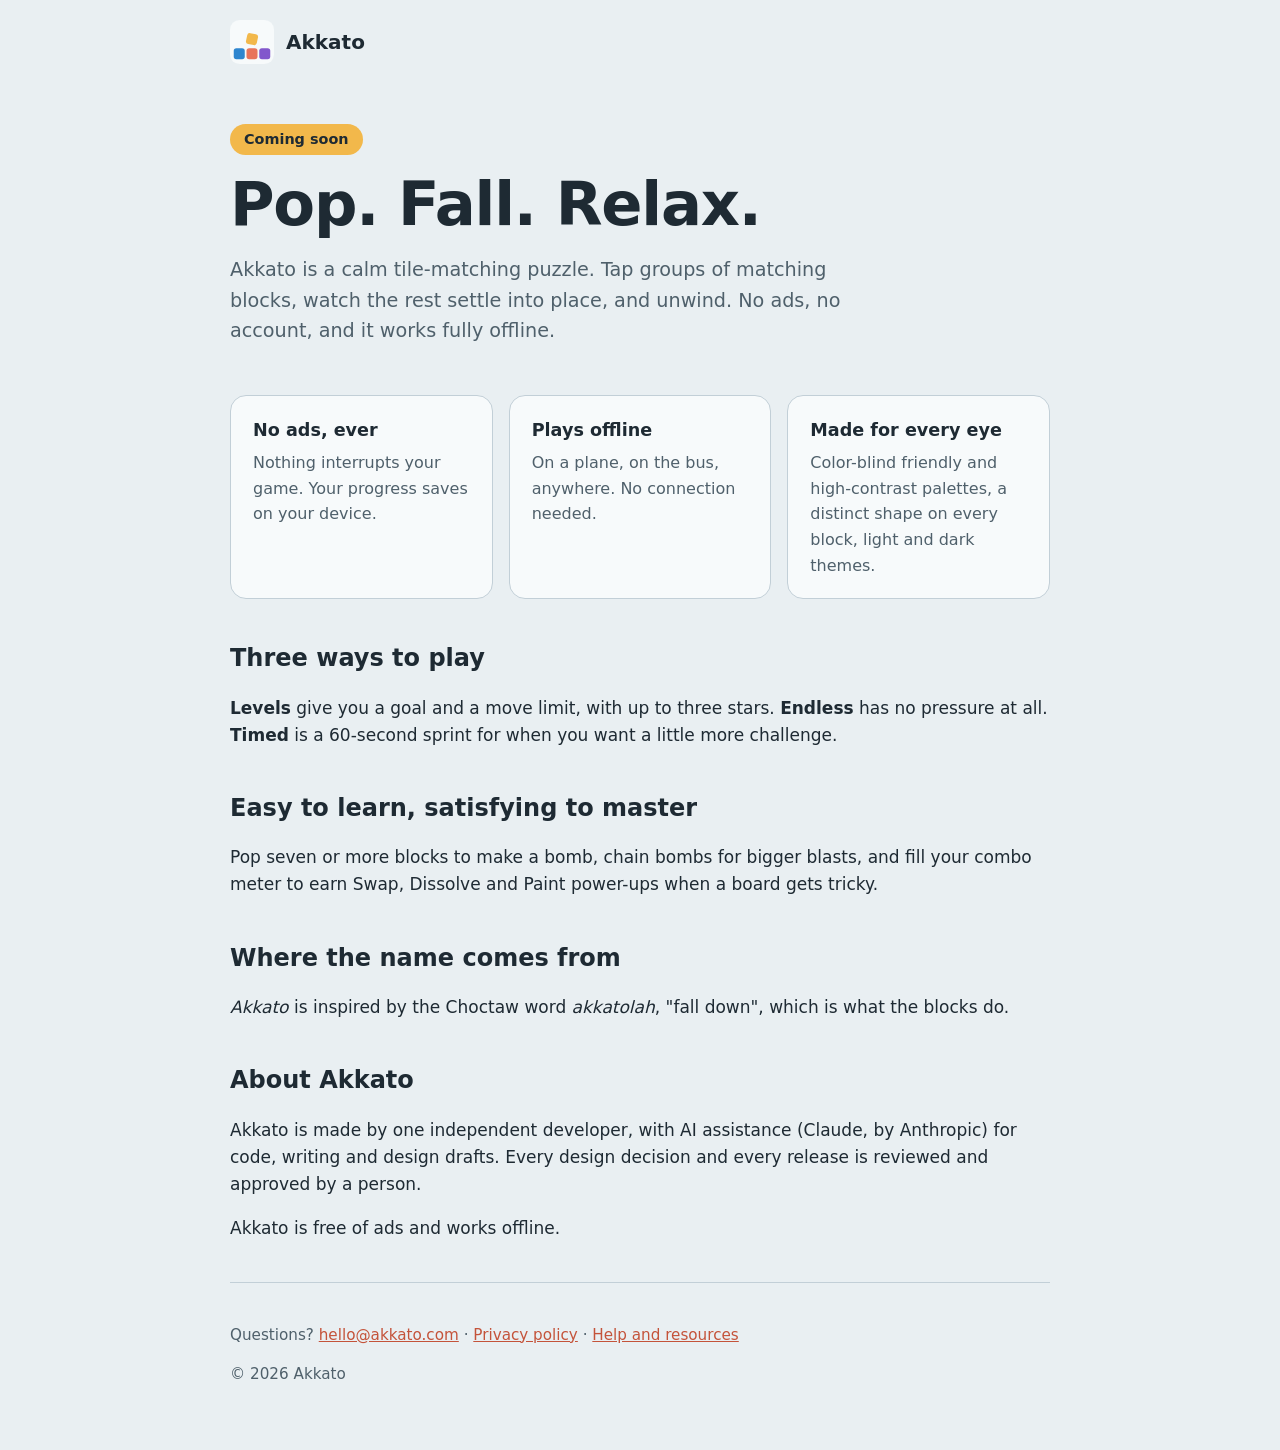
==== index.html @ 17031541 "Add files via upload" ====
<!doctype html>
<html lang="en">
<head>
<meta charset="utf-8">
<meta name="viewport" content="width=device-width,initial-scale=1">
<title>Akkato: a calm tile match puzzle</title>
<meta name="description" content="Akkato is a calm tile-matching puzzle with no ads that works fully offline. Pop, swap and relax.">
<link rel="icon" href="data:image/svg+xml,%3Csvg xmlns='http://www.w3.org/2000/svg' viewBox='0 0 200 200'%3E%3Crect width='200' height='200' rx='44' fill='%23F7FAFB'/%3E%3Crect x='17' y='128' width='50' height='50' rx='12' fill='%232F86CF'/%3E%3Crect x='75' y='128' width='50' height='50' rx='12' fill='%23E8735A'/%3E%3Crect x='133' y='128' width='50' height='50' rx='12' fill='%238257CC'/%3E%3Crect x='75' y='62' width='50' height='50' rx='12' fill='%23F2B84B' transform='rotate(12 100 87)'/%3E%3C/svg%3E">
<link rel="stylesheet" href="style.css">
</head>
<body>
<div class="wrap">
<header class="site">
<a href="/" aria-label="Akkato home">
<svg viewBox="0 0 200 200" width="44" height="44" aria-hidden="true"><rect width="200" height="200" rx="44" fill="#F7FAFB"/><rect x="17" y="128" width="50" height="50" rx="12" fill="#2F86CF"/><rect x="75" y="128" width="50" height="50" rx="12" fill="#E8735A"/><rect x="133" y="128" width="50" height="50" rx="12" fill="#8257CC"/><rect x="75" y="62" width="50" height="50" rx="12" fill="#F2B84B" transform="rotate(12 100 87)"/></svg>
Akkato
</a>
</header>

<main>
<div class="hero">
<span class="badge">Coming soon</span>
<h1>Pop. Fall. Relax.</h1>
<p>Akkato is a calm tile-matching puzzle. Tap groups of matching blocks, watch the rest settle into place, and unwind. No ads, no account, and it works fully offline.</p>
</div>

<div class="grid">
<div class="card"><h2>No ads, ever</h2><p>Nothing interrupts your game. Your progress saves on your device.</p></div>
<div class="card"><h2>Plays offline</h2><p>On a plane, on the bus, anywhere. No connection needed.</p></div>
<div class="card"><h2>Made for every eye</h2><p>Color-blind friendly and high-contrast palettes, a distinct shape on every block, light and dark themes.</p></div>
</div>

<section class="block">
<h2>Three ways to play</h2>
<p><strong>Levels</strong> give you a goal and a move limit, with up to three stars. <strong>Endless</strong> has no pressure at all. <strong>Timed</strong> is a 60-second sprint for when you want a little more challenge.</p>
</section>

<section class="block">
<h2>Easy to learn, satisfying to master</h2>
<p>Pop seven or more blocks to make a bomb, chain bombs for bigger blasts, and fill your combo meter to earn Swap, Dissolve and Paint power-ups when a board gets tricky.</p>
</section>

<section class="block">
<h2>Where the name comes from</h2>
<p><em>Akkato</em> is inspired by the Choctaw word <em>akkatolah</em>, "fall down", which is what the blocks do.</p>
</section>
<section class="block" id="about">
<h2>About Akkato</h2>
<p>Akkato is made by one independent developer, with AI assistance (Claude, by Anthropic) for code, writing and design drafts. Every design decision and every release is reviewed and approved by a person.</p>
<p>Akkato is free of ads and works offline.</p>
</section>
</main>

<footer>
<p>Questions? <a href="mailto:hello@akkato.com">hello@akkato.com</a> · <a href="privacy.html">Privacy policy</a> · <a href="resources.html">Help and resources</a></p>
<p>&copy; 2026 Akkato</p>
</footer>
</div>
</body>
</html>
---- style.css ----
:root{--bg:#E9EFF2;--fg:#1E2A33;--muted:#4F606B;--panel:#F7FAFB;--line:#C2CFD7;--accent:#C4533A;--blue:#2F86CF;--purple:#8257CC;--gold:#F2B84B}
@media (prefers-color-scheme:dark){:root{--bg:#131B21;--fg:#E6EEF2;--muted:#9AABB6;--panel:#1A242B;--line:#2A3841;--accent:#F08A72}}
*{box-sizing:border-box}
body{margin:0;background:var(--bg);color:var(--fg);font:17px/1.6 ui-rounded,"Nunito","Segoe UI",system-ui,-apple-system,sans-serif}
a{color:var(--accent)}
a:focus-visible{outline:3px solid var(--accent);outline-offset:2px;border-radius:4px}
.wrap{max-width:860px;margin:0 auto;padding:0 20px}
header.site{padding:20px 0;display:flex;align-items:center;gap:12px;font-weight:800;font-size:1.25rem}
header.site a{color:inherit;text-decoration:none;display:flex;align-items:center;gap:12px}
.hero{padding:40px 0 24px;display:flex;flex-direction:column;gap:18px}
.hero h1{margin:0;font-size:clamp(2.4rem,7vw,3.8rem);line-height:1.05;letter-spacing:-.02em}
.hero p{margin:0;font-size:1.2rem;color:var(--muted);max-width:34em}
.badge{display:inline-block;align-self:flex-start;background:var(--gold);color:#1E2A33;font-weight:800;font-size:.9rem;padding:4px 14px;border-radius:99px}
.grid{display:grid;gap:16px;grid-template-columns:repeat(auto-fit,minmax(240px,1fr));margin:24px 0 40px}
.card{background:var(--panel);border:1px solid var(--line);border-radius:16px;padding:20px 22px}
.card h2{margin:0 0 6px;font-size:1.1rem}
.card p{margin:0;color:var(--muted);font-size:1rem}
section.block{margin:0 0 40px}
section.block h2{font-size:1.5rem;margin:0 0 10px}
footer{border-top:1px solid var(--line);padding:24px 0 48px;color:var(--muted);font-size:.95rem}
.doc h1{font-size:2.2rem;margin:24px 0 4px}
.doc h2{font-size:1.25rem;margin:28px 0 6px}
.doc p,.doc li{color:var(--fg)}
.doc .meta{color:var(--muted)}
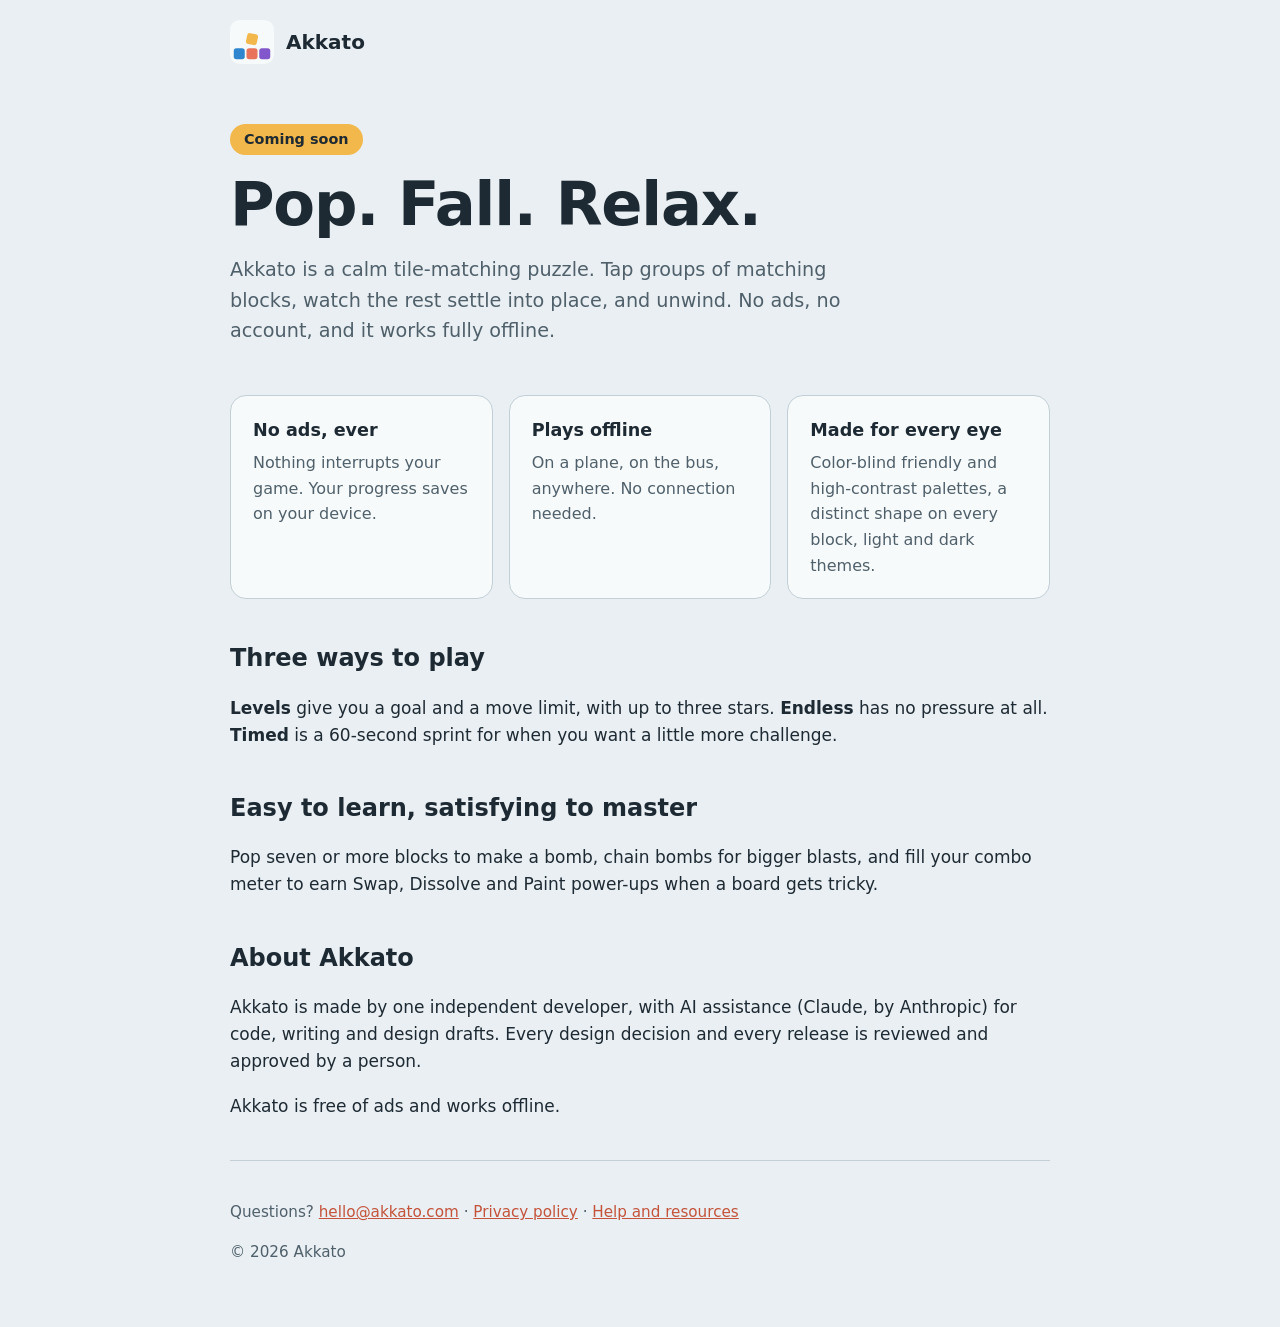
==== commit 80bc6d97: "Add files via upload" ====
--- a/index.html
+++ b/index.html
@@ -40,10 +40,6 @@
 <p>Pop seven or more blocks to make a bomb, chain bombs for bigger blasts, and fill your combo meter to earn Swap, Dissolve and Paint power-ups when a board gets tricky.</p>
 </section>
 
-<section class="block">
-<h2>Where the name comes from</h2>
-<p><em>Akkato</em> is inspired by the Choctaw word <em>akkatolah</em>, "fall down", which is what the blocks do.</p>
-</section>
 <section class="block" id="about">
 <h2>About Akkato</h2>
 <p>Akkato is made by one independent developer, with AI assistance (Claude, by Anthropic) for code, writing and design drafts. Every design decision and every release is reviewed and approved by a person.</p>
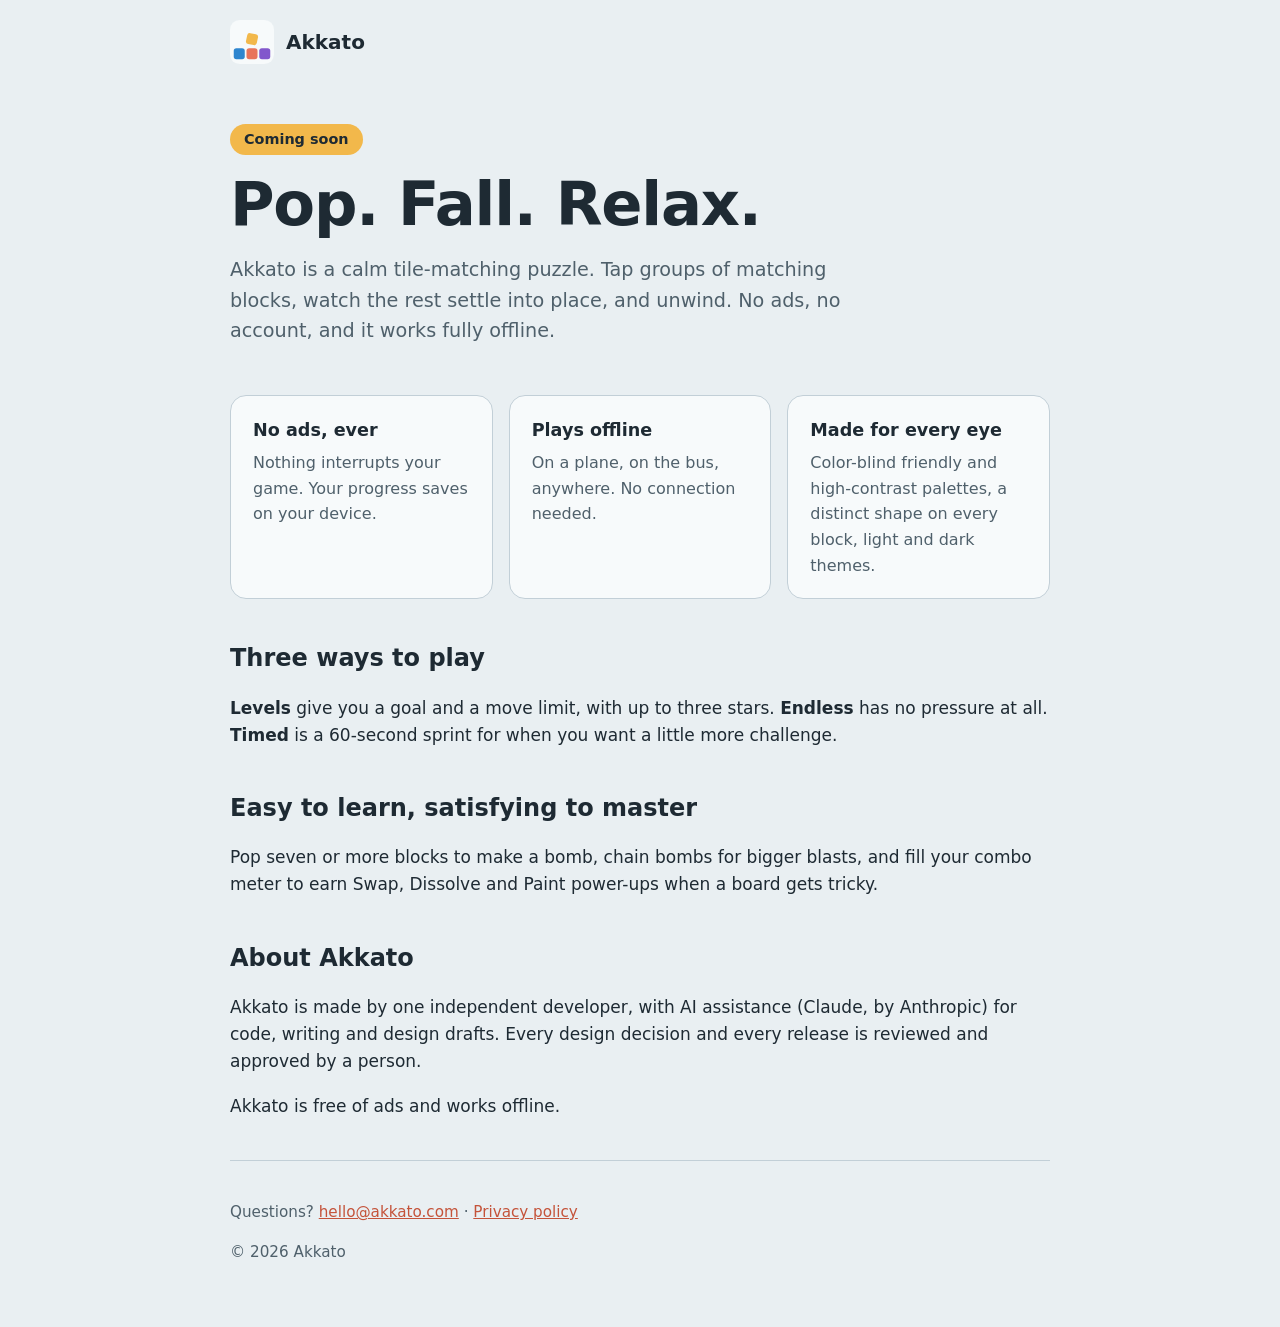
==== commit b86f8c49: "Add files via upload" ====
--- a/index.html
+++ b/index.html
@@ -48,7 +48,7 @@
 </main>
 
 <footer>
-<p>Questions? <a href="mailto:hello@akkato.com">hello@akkato.com</a> · <a href="privacy.html">Privacy policy</a> · <a href="resources.html">Help and resources</a></p>
+<p>Questions? <a href="mailto:hello@akkato.com">hello@akkato.com</a> · <a href="privacy.html">Privacy policy</a></p>
 <p>&copy; 2026 Akkato</p>
 </footer>
 </div>
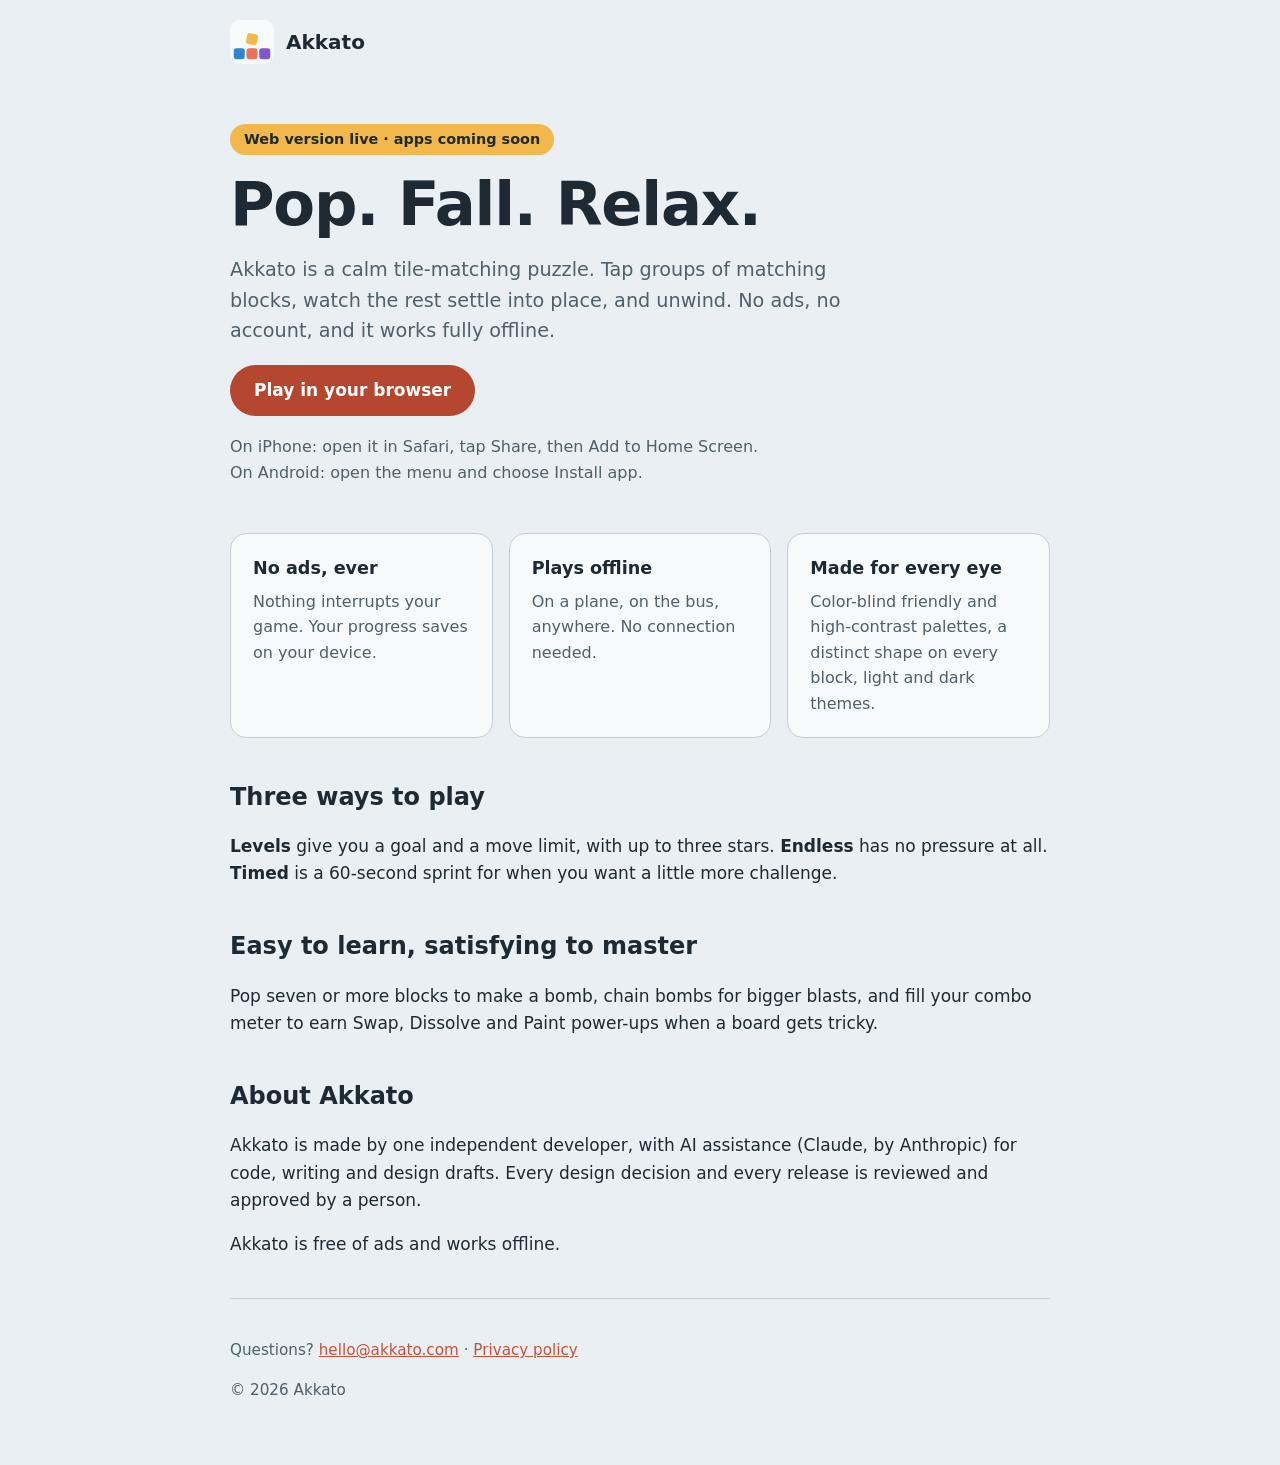
==== commit f3fcf3ba: "Add files via upload" ====
--- a/index.html
+++ b/index.html
@@ -19,9 +19,11 @@
 
 <main>
 <div class="hero">
-<span class="badge">Coming soon</span>
+<span class="badge">Web version live &middot; apps coming soon</span>
 <h1>Pop. Fall. Relax.</h1>
 <p>Akkato is a calm tile-matching puzzle. Tap groups of matching blocks, watch the rest settle into place, and unwind. No ads, no account, and it works fully offline.</p>
+<a class="btn" href="play/">Play in your browser</a>
+<p class="hint">On iPhone: open it in Safari, tap Share, then Add to Home Screen. On Android: open the menu and choose Install app.</p>
 </div>
 
 <div class="grid">
--- a/style.css
+++ b/style.css
@@ -22,3 +22,7 @@
 .doc h2{font-size:1.25rem;margin:28px 0 6px}
 .doc p,.doc li{color:var(--fg)}
 .doc .meta{color:var(--muted)}
+.btn{display:inline-block;align-self:flex-start;background:#B5462F;color:#fff;font-weight:800;text-decoration:none;padding:12px 24px;border-radius:99px}
+.btn:hover{background:#9C3B27}
+.btn:focus-visible{outline:3px solid var(--fg);outline-offset:3px}
+.hint{font-size:1rem!important}
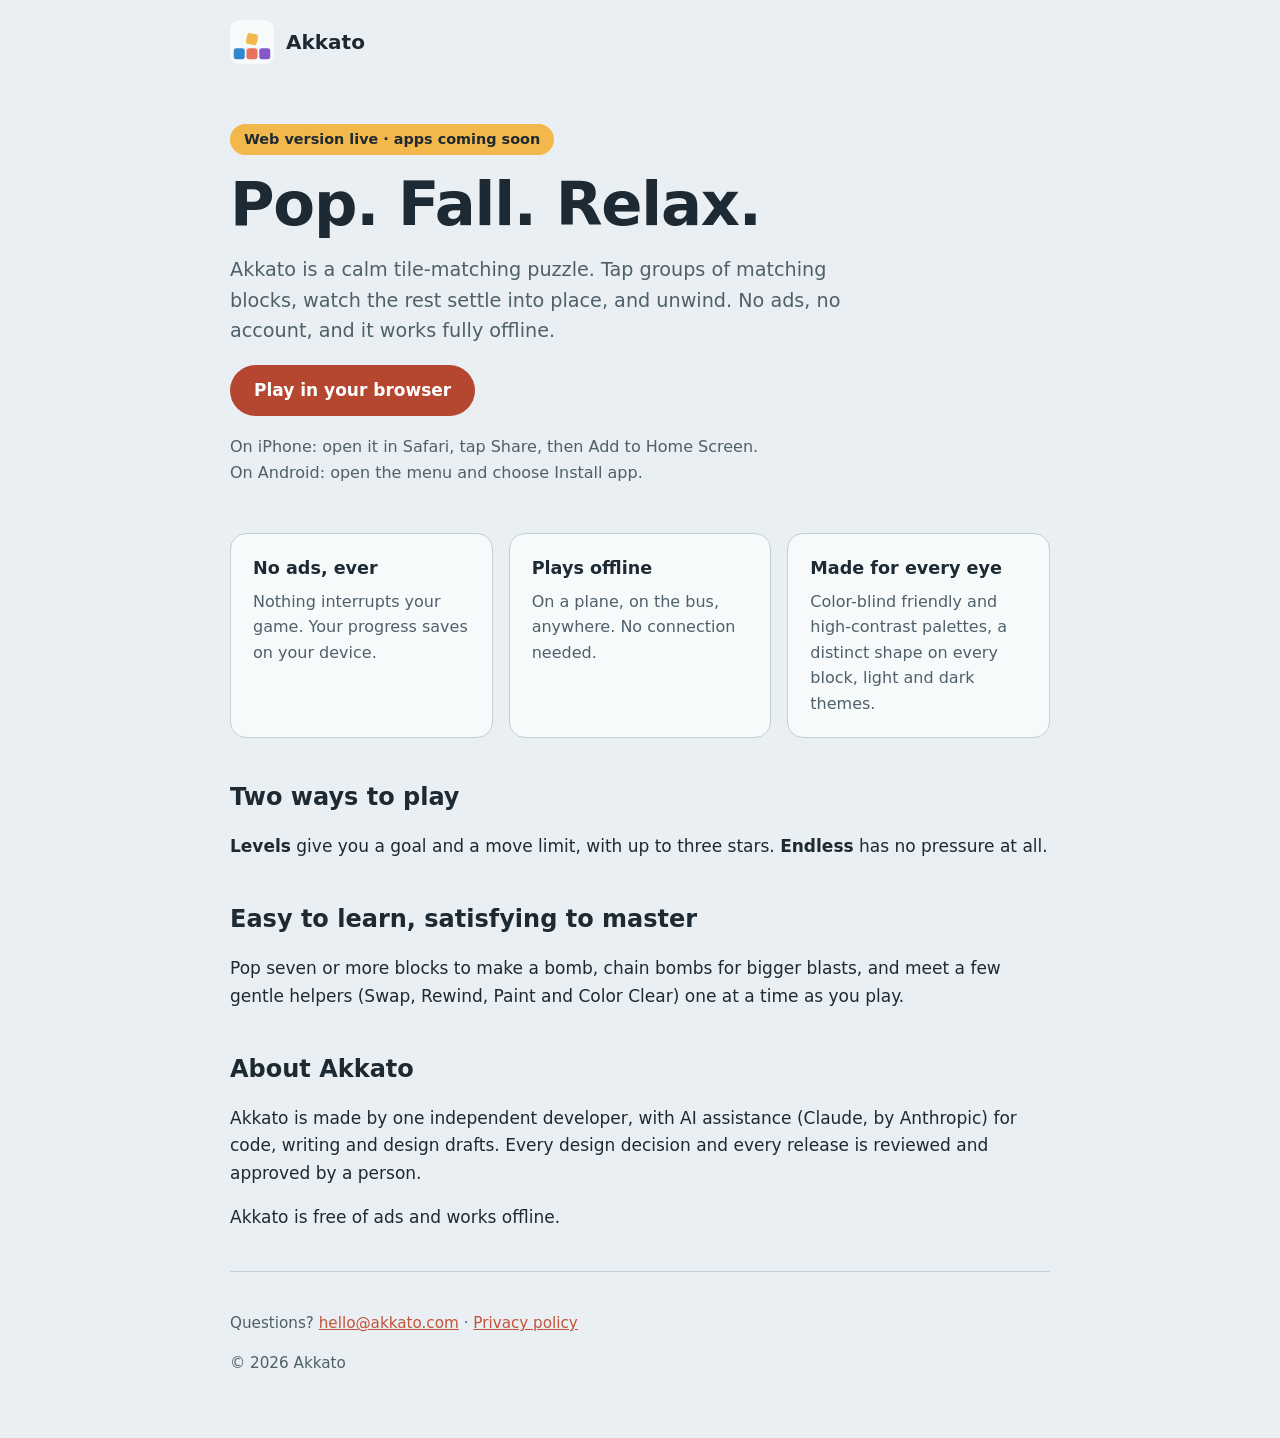
==== commit f5f2f429: "0.6.0: remove Dissolve and Timed mode; helpers unlock one at a time in Levels Co-Authored-By: Claude" ====
--- a/index.html
+++ b/index.html
@@ -33,13 +33,13 @@
 </div>
 
 <section class="block">
-<h2>Three ways to play</h2>
-<p><strong>Levels</strong> give you a goal and a move limit, with up to three stars. <strong>Endless</strong> has no pressure at all. <strong>Timed</strong> is a 60-second sprint for when you want a little more challenge.</p>
+<h2>Two ways to play</h2>
+<p><strong>Levels</strong> give you a goal and a move limit, with up to three stars. <strong>Endless</strong> has no pressure at all.</p>
 </section>
 
 <section class="block">
 <h2>Easy to learn, satisfying to master</h2>
-<p>Pop seven or more blocks to make a bomb, chain bombs for bigger blasts, and fill your combo meter to earn Swap, Dissolve and Paint power-ups when a board gets tricky.</p>
+<p>Pop seven or more blocks to make a bomb, chain bombs for bigger blasts, and meet a few gentle helpers (Swap, Rewind, Paint and Color Clear) one at a time as you play.</p>
 </section>
 
 <section class="block" id="about">
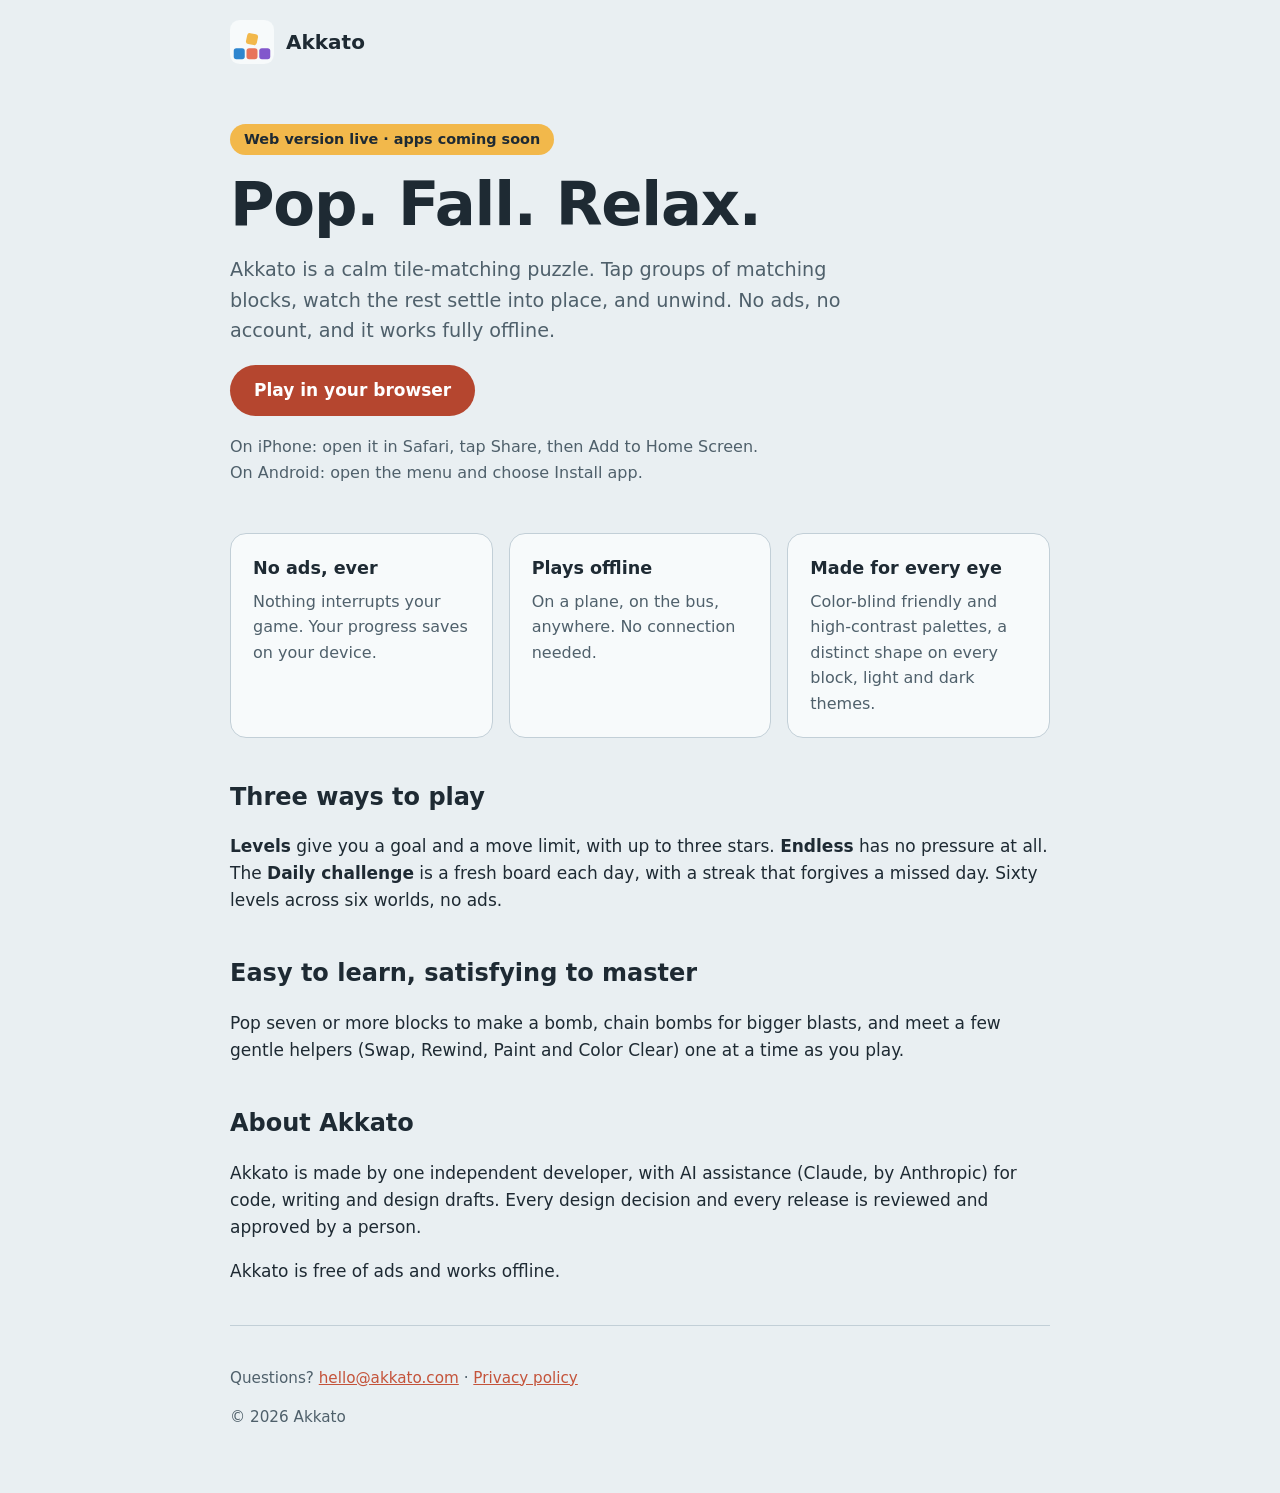
==== commit 16afd562: "0.7.0: 60 levels in six worlds, daily challenge, star backgrounds, music, haptics, win animation, cr" ====
--- a/index.html
+++ b/index.html
@@ -33,8 +33,8 @@
 </div>
 
 <section class="block">
-<h2>Two ways to play</h2>
-<p><strong>Levels</strong> give you a goal and a move limit, with up to three stars. <strong>Endless</strong> has no pressure at all.</p>
+<h2>Three ways to play</h2>
+<p><strong>Levels</strong> give you a goal and a move limit, with up to three stars. <strong>Endless</strong> has no pressure at all. The <strong>Daily challenge</strong> is a fresh board each day, with a streak that forgives a missed day. Sixty levels across six worlds, no ads.</p>
 </section>
 
 <section class="block">
